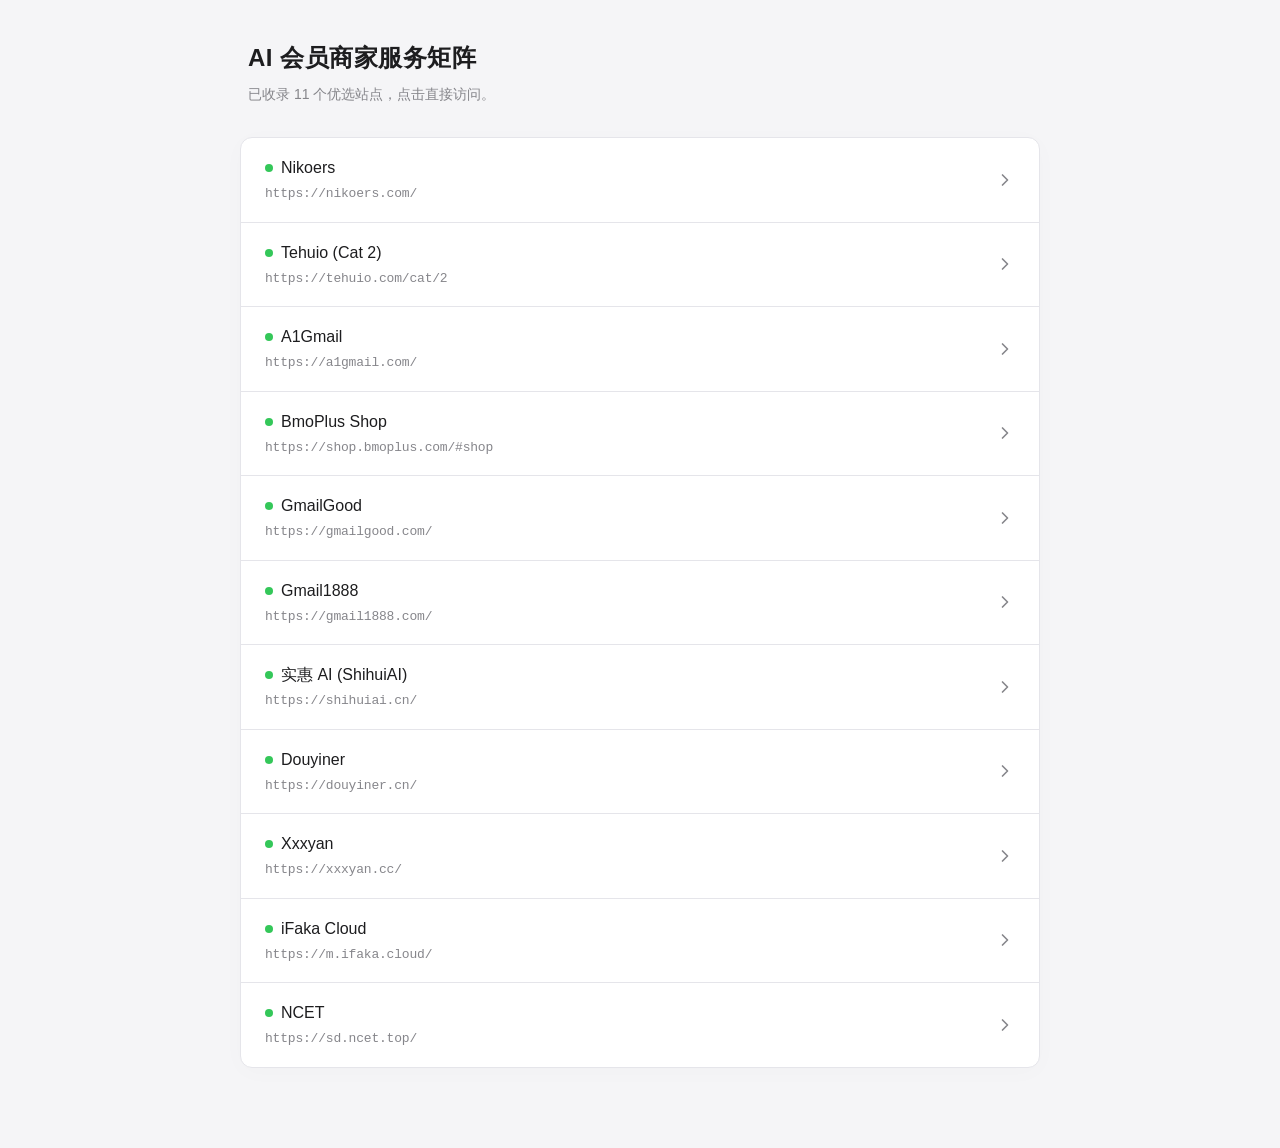
==== docs/index.html @ 35c6fee7 "Add files via upload" ====
<!DOCTYPE html>
<html lang="zh-CN">
<head>
    <meta charset="UTF-8">
    <meta name="viewport" content="width=device-width, initial-scale=1.0">
    <title>AI 会员商家导航 | 精选列表</title>
    <link rel="stylesheet" href="./assets/css/style.css">
</head>
<body>

    <div class="container">
        <!-- 头部信息 -->
        <header class="header">
            <h1>AI 会员商家服务矩阵</h1>
            <p>已收录 11 个优选站点，点击直接访问。</p>
        </header>

        <!-- 导航列表块 -->
        <div class="nav-list">
            
            <!-- Item 1 -->
            <a href="https://nikoers.com/" target="_blank" class="nav-item">
                <div class="item-info">
                    <span class="item-name"><span class="status-dot"></span>Nikoers</span>
                    <span class="item-url">https://nikoers.com/</span>
                </div>
                <div class="item-action">
                    <svg width="20" height="20" viewBox="0 0 24 24" fill="none" stroke="currentColor" stroke-width="2" stroke-linecap="round" stroke-linejoin="round"><path d="M9 18l6-6-6-6"/></svg>
                </div>
            </a>

            <!-- Item 2 -->
            <a href="https://tehuio.com/cat/2" target="_blank" class="nav-item">
                <div class="item-info">
                    <span class="item-name"><span class="status-dot"></span>Tehuio (Cat 2)</span>
                    <span class="item-url">https://tehuio.com/cat/2</span>
                </div>
                <div class="item-action">
                    <svg width="20" height="20" viewBox="0 0 24 24" fill="none" stroke="currentColor" stroke-width="2" stroke-linecap="round" stroke-linejoin="round"><path d="M9 18l6-6-6-6"/></svg>
                </div>
            </a>

            <!-- Item 3 -->
            <a href="https://a1gmail.com/" target="_blank" class="nav-item">
                <div class="item-info">
                    <span class="item-name"><span class="status-dot"></span>A1Gmail</span>
                    <span class="item-url">https://a1gmail.com/</span>
                </div>
                <div class="item-action">
                    <svg width="20" height="20" viewBox="0 0 24 24" fill="none" stroke="currentColor" stroke-width="2" stroke-linecap="round" stroke-linejoin="round"><path d="M9 18l6-6-6-6"/></svg>
                </div>
            </a>

            <!-- Item 4 -->
            <a href="https://shop.bmoplus.com/#shop" target="_blank" class="nav-item">
                <div class="item-info">
                    <span class="item-name"><span class="status-dot"></span>BmoPlus Shop</span>
                    <span class="item-url">https://shop.bmoplus.com/#shop</span>
                </div>
                <div class="item-action">
                    <svg width="20" height="20" viewBox="0 0 24 24" fill="none" stroke="currentColor" stroke-width="2" stroke-linecap="round" stroke-linejoin="round"><path d="M9 18l6-6-6-6"/></svg>
                </div>
            </a>

            <!-- Item 5 -->
            <a href="https://gmailgood.com/" target="_blank" class="nav-item">
                <div class="item-info">
                    <span class="item-name"><span class="status-dot"></span>GmailGood</span>
                    <span class="item-url">https://gmailgood.com/</span>
                </div>
                <div class="item-action">
                    <svg width="20" height="20" viewBox="0 0 24 24" fill="none" stroke="currentColor" stroke-width="2" stroke-linecap="round" stroke-linejoin="round"><path d="M9 18l6-6-6-6"/></svg>
                </div>
            </a>

            <!-- Item 6 -->
            <a href="https://gmail1888.com/" target="_blank" class="nav-item">
                <div class="item-info">
                    <span class="item-name"><span class="status-dot"></span>Gmail1888</span>
                    <span class="item-url">https://gmail1888.com/</span>
                </div>
                <div class="item-action">
                    <svg width="20" height="20" viewBox="0 0 24 24" fill="none" stroke="currentColor" stroke-width="2" stroke-linecap="round" stroke-linejoin="round"><path d="M9 18l6-6-6-6"/></svg>
                </div>
            </a>

            <!-- Item 7 -->
            <a href="https://shihuiai.cn/" target="_blank" class="nav-item">
                <div class="item-info">
                    <span class="item-name"><span class="status-dot"></span>实惠 AI (ShihuiAI)</span>
                    <span class="item-url">https://shihuiai.cn/</span>
                </div>
                <div class="item-action">
                    <svg width="20" height="20" viewBox="0 0 24 24" fill="none" stroke="currentColor" stroke-width="2" stroke-linecap="round" stroke-linejoin="round"><path d="M9 18l6-6-6-6"/></svg>
                </div>
            </a>

            <!-- Item 8 -->
            <a href="https://douyiner.cn/" target="_blank" class="nav-item">
                <div class="item-info">
                    <span class="item-name"><span class="status-dot"></span>Douyiner</span>
                    <span class="item-url">https://douyiner.cn/</span>
                </div>
                <div class="item-action">
                    <svg width="20" height="20" viewBox="0 0 24 24" fill="none" stroke="currentColor" stroke-width="2" stroke-linecap="round" stroke-linejoin="round"><path d="M9 18l6-6-6-6"/></svg>
                </div>
            </a>

            <!-- Item 9 -->
            <a href="https://xxxyan.cc/" target="_blank" class="nav-item">
                <div class="item-info">
                    <span class="item-name"><span class="status-dot"></span>Xxxyan</span>
                    <span class="item-url">https://xxxyan.cc/</span>
                </div>
                <div class="item-action">
                    <svg width="20" height="20" viewBox="0 0 24 24" fill="none" stroke="currentColor" stroke-width="2" stroke-linecap="round" stroke-linejoin="round"><path d="M9 18l6-6-6-6"/></svg>
                </div>
            </a>

            <!-- Item 10 -->
            <a href="https://m.ifaka.cloud/" target="_blank" class="nav-item">
                <div class="item-info">
                    <span class="item-name"><span class="status-dot"></span>iFaka Cloud</span>
                    <span class="item-url">https://m.ifaka.cloud/</span>
                </div>
                <div class="item-action">
                    <svg width="20" height="20" viewBox="0 0 24 24" fill="none" stroke="currentColor" stroke-width="2" stroke-linecap="round" stroke-linejoin="round"><path d="M9 18l6-6-6-6"/></svg>
                </div>
            </a>

            <!-- Item 11 -->
            <a href="https://sd.ncet.top/" target="_blank" class="nav-item">
                <div class="item-info">
                    <span class="item-name"><span class="status-dot"></span>NCET</span>
                    <span class="item-url">https://sd.ncet.top/</span>
                </div>
                <div class="item-action">
                    <svg width="20" height="20" viewBox="0 0 24 24" fill="none" stroke="currentColor" stroke-width="2" stroke-linecap="round" stroke-linejoin="round"><path d="M9 18l6-6-6-6"/></svg>
                </div>
            </a>

        </div>
    </div>

</body>
</html>
---- docs/assets/css/style.css ----
/* ==========================================
   1. 字体与色彩系统 (中国用户习惯的无级排版)
   摒弃花哨字体，使用系统级最优中文字体回退方案
   ========================================== */
:root {
    --page-bg: #F5F5F7;
    --card-bg: #FFFFFF;
    --text-main: #1D1D1F;
    --text-muted: #86868B;
    --accent-color: #0066CC;
    --hover-bg: #F5F5F7;
    --border-color: #E5E5EA;
    --font-stack: -apple-system, BlinkMacSystemFont, "PingFang SC", "Helvetica Neue", STHeiti, "Microsoft Yahei", Tahoma, Simsun, sans-serif;
    --font-mono: ui-monospace, SFMono-Regular, "SF Mono", Menlo, Consolas, "Liberation Mono", monospace;
}

* {
    margin: 0;
    padding: 0;
    box-sizing: border-box;
}

body {
    background-color: var(--page-bg);
    color: var(--text-main);
    font-family: var(--font-stack);
    -webkit-font-smoothing: antialiased;
    padding: 40px 20px 80px;
    line-height: 1.5;
}

.container {
    max-width: 800px;
    margin: 0 auto;
}

.header {
    margin-bottom: 32px;
    padding-left: 8px;
}

.header h1 {
    font-size: 24px;
    font-weight: 600;
    letter-spacing: 0.5px;
    margin-bottom: 8px;
}

.header p {
    font-size: 14px;
    color: var(--text-muted);
}

.nav-list {
    background-color: var(--card-bg);
    border: 1px solid var(--border-color);
    border-radius: 12px;
    overflow: hidden;
    box-shadow: 0 4px 24px rgba(0, 0, 0, 0.02);
}

.nav-item {
    display: flex;
    align-items: center;
    justify-content: space-between;
    padding: 18px 24px;
    text-decoration: none;
    color: inherit;
    border-bottom: 1px solid var(--border-color);
    transition: background-color 0.2s ease;
}

.nav-item:last-child {
    border-bottom: none;
}

.nav-item:hover {
    background-color: var(--hover-bg);
}

.item-info {
    display: flex;
    flex-direction: column;
    gap: 4px;
}

.item-name {
    font-size: 16px;
    font-weight: 500;
    display: flex;
    align-items: center;
    gap: 8px;
}

.status-dot {
    width: 8px;
    height: 8px;
    background-color: #34C759;
    border-radius: 50%;
    display: inline-block;
}

.item-url {
    font-family: var(--font-mono);
    font-size: 13px;
    color: var(--text-muted);
    letter-spacing: -0.2px;
}

.item-action {
    display: flex;
    align-items: center;
    color: var(--text-muted);
    transition: transform 0.3s ease, color 0.3s ease;
}

.nav-item:hover .item-action {
    transform: translateX(4px);
    color: var(--accent-color);
}

@media (max-width: 600px) {
    body {
        padding: 20px 16px 40px;
    }

    .nav-item {
        padding: 16px;
    }

    .item-name {
        font-size: 15px;
    }

    .item-url {
        font-size: 12px;
    }
}
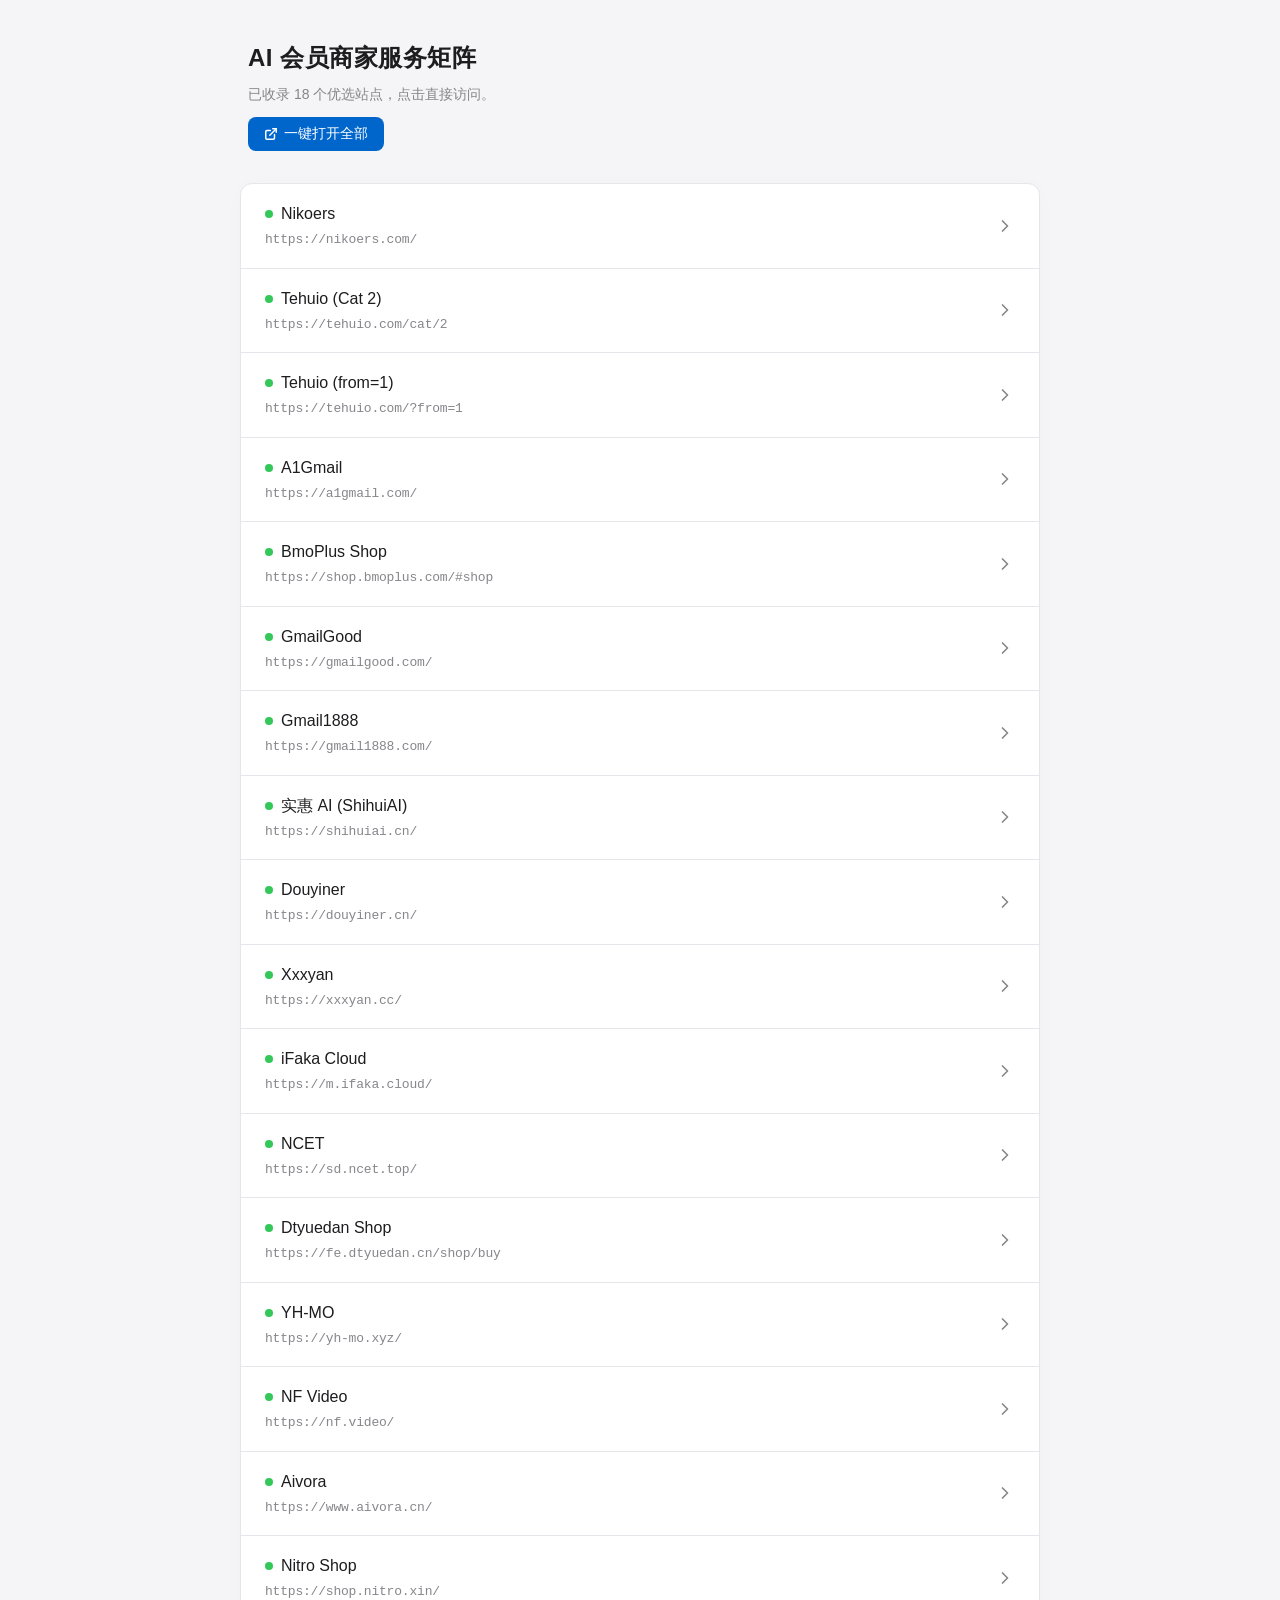
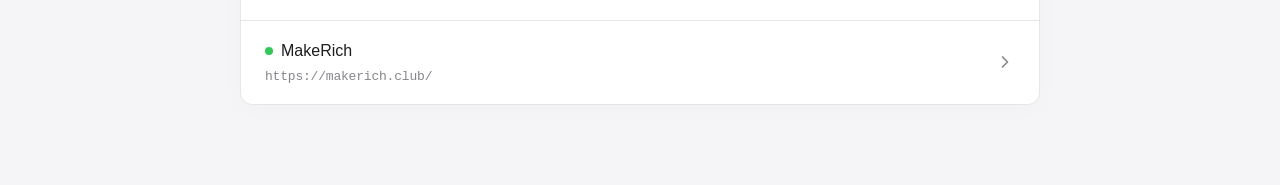
==== commit 9e8a92e2: "Update docs/index.html Co-Authored-By: Claude Sonnet 4.6 (1M context) <noreply@anthropic.com>" ====
--- a/docs/index.html
+++ b/docs/index.html
@@ -5,142 +5,191 @@
     <meta name="viewport" content="width=device-width, initial-scale=1.0">
     <title>AI 会员商家导航 | 精选列表</title>
     <link rel="stylesheet" href="./assets/css/style.css">
+    <style>
+        .open-all-btn {
+            display: inline-flex;
+            align-items: center;
+            gap: 6px;
+            margin-top: 12px;
+            padding: 8px 16px;
+            background-color: var(--accent-color);
+            color: #fff;
+            border: none;
+            border-radius: 8px;
+            font-size: 14px;
+            font-family: var(--font-stack);
+            cursor: pointer;
+            transition: opacity 0.2s ease;
+        }
+        .open-all-btn:hover { opacity: 0.85; }
+    </style>
 </head>
 <body>
 
     <div class="container">
-        <!-- 头部信息 -->
         <header class="header">
             <h1>AI 会员商家服务矩阵</h1>
-            <p>已收录 11 个优选站点，点击直接访问。</p>
+            <p>已收录 18 个优选站点，点击直接访问。</p>
+            <button class="open-all-btn" onclick="openAll()">
+                <svg width="14" height="14" viewBox="0 0 24 24" fill="none" stroke="currentColor" stroke-width="2.5" stroke-linecap="round" stroke-linejoin="round"><path d="M18 13v6a2 2 0 0 1-2 2H5a2 2 0 0 1-2-2V8a2 2 0 0 1 2-2h6"/><polyline points="15 3 21 3 21 9"/><line x1="10" y1="14" x2="21" y2="3"/></svg>
+                一键打开全部
+            </button>
         </header>
 
-        <!-- 导航列表块 -->
         <div class="nav-list">
-            
-            <!-- Item 1 -->
+
             <a href="https://nikoers.com/" target="_blank" class="nav-item">
                 <div class="item-info">
                     <span class="item-name"><span class="status-dot"></span>Nikoers</span>
                     <span class="item-url">https://nikoers.com/</span>
                 </div>
-                <div class="item-action">
-                    <svg width="20" height="20" viewBox="0 0 24 24" fill="none" stroke="currentColor" stroke-width="2" stroke-linecap="round" stroke-linejoin="round"><path d="M9 18l6-6-6-6"/></svg>
-                </div>
+                <div class="item-action"><svg width="20" height="20" viewBox="0 0 24 24" fill="none" stroke="currentColor" stroke-width="2" stroke-linecap="round" stroke-linejoin="round"><path d="M9 18l6-6-6-6"/></svg></div>
             </a>
 
-            <!-- Item 2 -->
             <a href="https://tehuio.com/cat/2" target="_blank" class="nav-item">
                 <div class="item-info">
                     <span class="item-name"><span class="status-dot"></span>Tehuio (Cat 2)</span>
                     <span class="item-url">https://tehuio.com/cat/2</span>
                 </div>
-                <div class="item-action">
-                    <svg width="20" height="20" viewBox="0 0 24 24" fill="none" stroke="currentColor" stroke-width="2" stroke-linecap="round" stroke-linejoin="round"><path d="M9 18l6-6-6-6"/></svg>
-                </div>
+                <div class="item-action"><svg width="20" height="20" viewBox="0 0 24 24" fill="none" stroke="currentColor" stroke-width="2" stroke-linecap="round" stroke-linejoin="round"><path d="M9 18l6-6-6-6"/></svg></div>
             </a>
 
-            <!-- Item 3 -->
+            <a href="https://tehuio.com/?from=1" target="_blank" class="nav-item">
+                <div class="item-info">
+                    <span class="item-name"><span class="status-dot"></span>Tehuio (from=1)</span>
+                    <span class="item-url">https://tehuio.com/?from=1</span>
+                </div>
+                <div class="item-action"><svg width="20" height="20" viewBox="0 0 24 24" fill="none" stroke="currentColor" stroke-width="2" stroke-linecap="round" stroke-linejoin="round"><path d="M9 18l6-6-6-6"/></svg></div>
+            </a>
+
             <a href="https://a1gmail.com/" target="_blank" class="nav-item">
                 <div class="item-info">
                     <span class="item-name"><span class="status-dot"></span>A1Gmail</span>
                     <span class="item-url">https://a1gmail.com/</span>
                 </div>
-                <div class="item-action">
-                    <svg width="20" height="20" viewBox="0 0 24 24" fill="none" stroke="currentColor" stroke-width="2" stroke-linecap="round" stroke-linejoin="round"><path d="M9 18l6-6-6-6"/></svg>
-                </div>
+                <div class="item-action"><svg width="20" height="20" viewBox="0 0 24 24" fill="none" stroke="currentColor" stroke-width="2" stroke-linecap="round" stroke-linejoin="round"><path d="M9 18l6-6-6-6"/></svg></div>
             </a>
 
-            <!-- Item 4 -->
             <a href="https://shop.bmoplus.com/#shop" target="_blank" class="nav-item">
                 <div class="item-info">
                     <span class="item-name"><span class="status-dot"></span>BmoPlus Shop</span>
                     <span class="item-url">https://shop.bmoplus.com/#shop</span>
                 </div>
-                <div class="item-action">
-                    <svg width="20" height="20" viewBox="0 0 24 24" fill="none" stroke="currentColor" stroke-width="2" stroke-linecap="round" stroke-linejoin="round"><path d="M9 18l6-6-6-6"/></svg>
-                </div>
+                <div class="item-action"><svg width="20" height="20" viewBox="0 0 24 24" fill="none" stroke="currentColor" stroke-width="2" stroke-linecap="round" stroke-linejoin="round"><path d="M9 18l6-6-6-6"/></svg></div>
             </a>
 
-            <!-- Item 5 -->
             <a href="https://gmailgood.com/" target="_blank" class="nav-item">
                 <div class="item-info">
                     <span class="item-name"><span class="status-dot"></span>GmailGood</span>
                     <span class="item-url">https://gmailgood.com/</span>
                 </div>
-                <div class="item-action">
-                    <svg width="20" height="20" viewBox="0 0 24 24" fill="none" stroke="currentColor" stroke-width="2" stroke-linecap="round" stroke-linejoin="round"><path d="M9 18l6-6-6-6"/></svg>
-                </div>
+                <div class="item-action"><svg width="20" height="20" viewBox="0 0 24 24" fill="none" stroke="currentColor" stroke-width="2" stroke-linecap="round" stroke-linejoin="round"><path d="M9 18l6-6-6-6"/></svg></div>
             </a>
 
-            <!-- Item 6 -->
             <a href="https://gmail1888.com/" target="_blank" class="nav-item">
                 <div class="item-info">
                     <span class="item-name"><span class="status-dot"></span>Gmail1888</span>
                     <span class="item-url">https://gmail1888.com/</span>
                 </div>
-                <div class="item-action">
-                    <svg width="20" height="20" viewBox="0 0 24 24" fill="none" stroke="currentColor" stroke-width="2" stroke-linecap="round" stroke-linejoin="round"><path d="M9 18l6-6-6-6"/></svg>
-                </div>
+                <div class="item-action"><svg width="20" height="20" viewBox="0 0 24 24" fill="none" stroke="currentColor" stroke-width="2" stroke-linecap="round" stroke-linejoin="round"><path d="M9 18l6-6-6-6"/></svg></div>
             </a>
 
-            <!-- Item 7 -->
             <a href="https://shihuiai.cn/" target="_blank" class="nav-item">
                 <div class="item-info">
                     <span class="item-name"><span class="status-dot"></span>实惠 AI (ShihuiAI)</span>
                     <span class="item-url">https://shihuiai.cn/</span>
                 </div>
-                <div class="item-action">
-                    <svg width="20" height="20" viewBox="0 0 24 24" fill="none" stroke="currentColor" stroke-width="2" stroke-linecap="round" stroke-linejoin="round"><path d="M9 18l6-6-6-6"/></svg>
-                </div>
+                <div class="item-action"><svg width="20" height="20" viewBox="0 0 24 24" fill="none" stroke="currentColor" stroke-width="2" stroke-linecap="round" stroke-linejoin="round"><path d="M9 18l6-6-6-6"/></svg></div>
             </a>
 
-            <!-- Item 8 -->
             <a href="https://douyiner.cn/" target="_blank" class="nav-item">
                 <div class="item-info">
                     <span class="item-name"><span class="status-dot"></span>Douyiner</span>
                     <span class="item-url">https://douyiner.cn/</span>
                 </div>
-                <div class="item-action">
-                    <svg width="20" height="20" viewBox="0 0 24 24" fill="none" stroke="currentColor" stroke-width="2" stroke-linecap="round" stroke-linejoin="round"><path d="M9 18l6-6-6-6"/></svg>
-                </div>
+                <div class="item-action"><svg width="20" height="20" viewBox="0 0 24 24" fill="none" stroke="currentColor" stroke-width="2" stroke-linecap="round" stroke-linejoin="round"><path d="M9 18l6-6-6-6"/></svg></div>
             </a>
 
-            <!-- Item 9 -->
             <a href="https://xxxyan.cc/" target="_blank" class="nav-item">
                 <div class="item-info">
                     <span class="item-name"><span class="status-dot"></span>Xxxyan</span>
                     <span class="item-url">https://xxxyan.cc/</span>
                 </div>
-                <div class="item-action">
-                    <svg width="20" height="20" viewBox="0 0 24 24" fill="none" stroke="currentColor" stroke-width="2" stroke-linecap="round" stroke-linejoin="round"><path d="M9 18l6-6-6-6"/></svg>
-                </div>
+                <div class="item-action"><svg width="20" height="20" viewBox="0 0 24 24" fill="none" stroke="currentColor" stroke-width="2" stroke-linecap="round" stroke-linejoin="round"><path d="M9 18l6-6-6-6"/></svg></div>
             </a>
 
-            <!-- Item 10 -->
             <a href="https://m.ifaka.cloud/" target="_blank" class="nav-item">
                 <div class="item-info">
                     <span class="item-name"><span class="status-dot"></span>iFaka Cloud</span>
                     <span class="item-url">https://m.ifaka.cloud/</span>
                 </div>
-                <div class="item-action">
-                    <svg width="20" height="20" viewBox="0 0 24 24" fill="none" stroke="currentColor" stroke-width="2" stroke-linecap="round" stroke-linejoin="round"><path d="M9 18l6-6-6-6"/></svg>
-                </div>
+                <div class="item-action"><svg width="20" height="20" viewBox="0 0 24 24" fill="none" stroke="currentColor" stroke-width="2" stroke-linecap="round" stroke-linejoin="round"><path d="M9 18l6-6-6-6"/></svg></div>
             </a>
 
-            <!-- Item 11 -->
             <a href="https://sd.ncet.top/" target="_blank" class="nav-item">
                 <div class="item-info">
                     <span class="item-name"><span class="status-dot"></span>NCET</span>
                     <span class="item-url">https://sd.ncet.top/</span>
                 </div>
-                <div class="item-action">
-                    <svg width="20" height="20" viewBox="0 0 24 24" fill="none" stroke="currentColor" stroke-width="2" stroke-linecap="round" stroke-linejoin="round"><path d="M9 18l6-6-6-6"/></svg>
+                <div class="item-action"><svg width="20" height="20" viewBox="0 0 24 24" fill="none" stroke="currentColor" stroke-width="2" stroke-linecap="round" stroke-linejoin="round"><path d="M9 18l6-6-6-6"/></svg></div>
+            </a>
+
+            <a href="https://fe.dtyuedan.cn/shop/buy" target="_blank" class="nav-item">
+                <div class="item-info">
+                    <span class="item-name"><span class="status-dot"></span>Dtyuedan Shop</span>
+                    <span class="item-url">https://fe.dtyuedan.cn/shop/buy</span>
                 </div>
+                <div class="item-action"><svg width="20" height="20" viewBox="0 0 24 24" fill="none" stroke="currentColor" stroke-width="2" stroke-linecap="round" stroke-linejoin="round"><path d="M9 18l6-6-6-6"/></svg></div>
+            </a>
+
+            <a href="https://yh-mo.xyz/" target="_blank" class="nav-item">
+                <div class="item-info">
+                    <span class="item-name"><span class="status-dot"></span>YH-MO</span>
+                    <span class="item-url">https://yh-mo.xyz/</span>
+                </div>
+                <div class="item-action"><svg width="20" height="20" viewBox="0 0 24 24" fill="none" stroke="currentColor" stroke-width="2" stroke-linecap="round" stroke-linejoin="round"><path d="M9 18l6-6-6-6"/></svg></div>
+            </a>
+
+            <a href="https://nf.video/" target="_blank" class="nav-item">
+                <div class="item-info">
+                    <span class="item-name"><span class="status-dot"></span>NF Video</span>
+                    <span class="item-url">https://nf.video/</span>
+                </div>
+                <div class="item-action"><svg width="20" height="20" viewBox="0 0 24 24" fill="none" stroke="currentColor" stroke-width="2" stroke-linecap="round" stroke-linejoin="round"><path d="M9 18l6-6-6-6"/></svg></div>
+            </a>
+
+            <a href="https://www.aivora.cn/" target="_blank" class="nav-item">
+                <div class="item-info">
+                    <span class="item-name"><span class="status-dot"></span>Aivora</span>
+                    <span class="item-url">https://www.aivora.cn/</span>
+                </div>
+                <div class="item-action"><svg width="20" height="20" viewBox="0 0 24 24" fill="none" stroke="currentColor" stroke-width="2" stroke-linecap="round" stroke-linejoin="round"><path d="M9 18l6-6-6-6"/></svg></div>
+            </a>
+
+            <a href="https://shop.nitro.xin/" target="_blank" class="nav-item">
+                <div class="item-info">
+                    <span class="item-name"><span class="status-dot"></span>Nitro Shop</span>
+                    <span class="item-url">https://shop.nitro.xin/</span>
+                </div>
+                <div class="item-action"><svg width="20" height="20" viewBox="0 0 24 24" fill="none" stroke="currentColor" stroke-width="2" stroke-linecap="round" stroke-linejoin="round"><path d="M9 18l6-6-6-6"/></svg></div>
+            </a>
+
+            <a href="https://makerich.club/" target="_blank" class="nav-item">
+                <div class="item-info">
+                    <span class="item-name"><span class="status-dot"></span>MakeRich</span>
+                    <span class="item-url">https://makerich.club/</span>
+                </div>
+                <div class="item-action"><svg width="20" height="20" viewBox="0 0 24 24" fill="none" stroke="currentColor" stroke-width="2" stroke-linecap="round" stroke-linejoin="round"><path d="M9 18l6-6-6-6"/></svg></div>
             </a>
 
         </div>
     </div>
 
+    <script>
+        function openAll() {
+            document.querySelectorAll('.nav-item').forEach(a => window.open(a.href, '_blank'));
+        }
+    </script>
+
 </body>
 </html>
